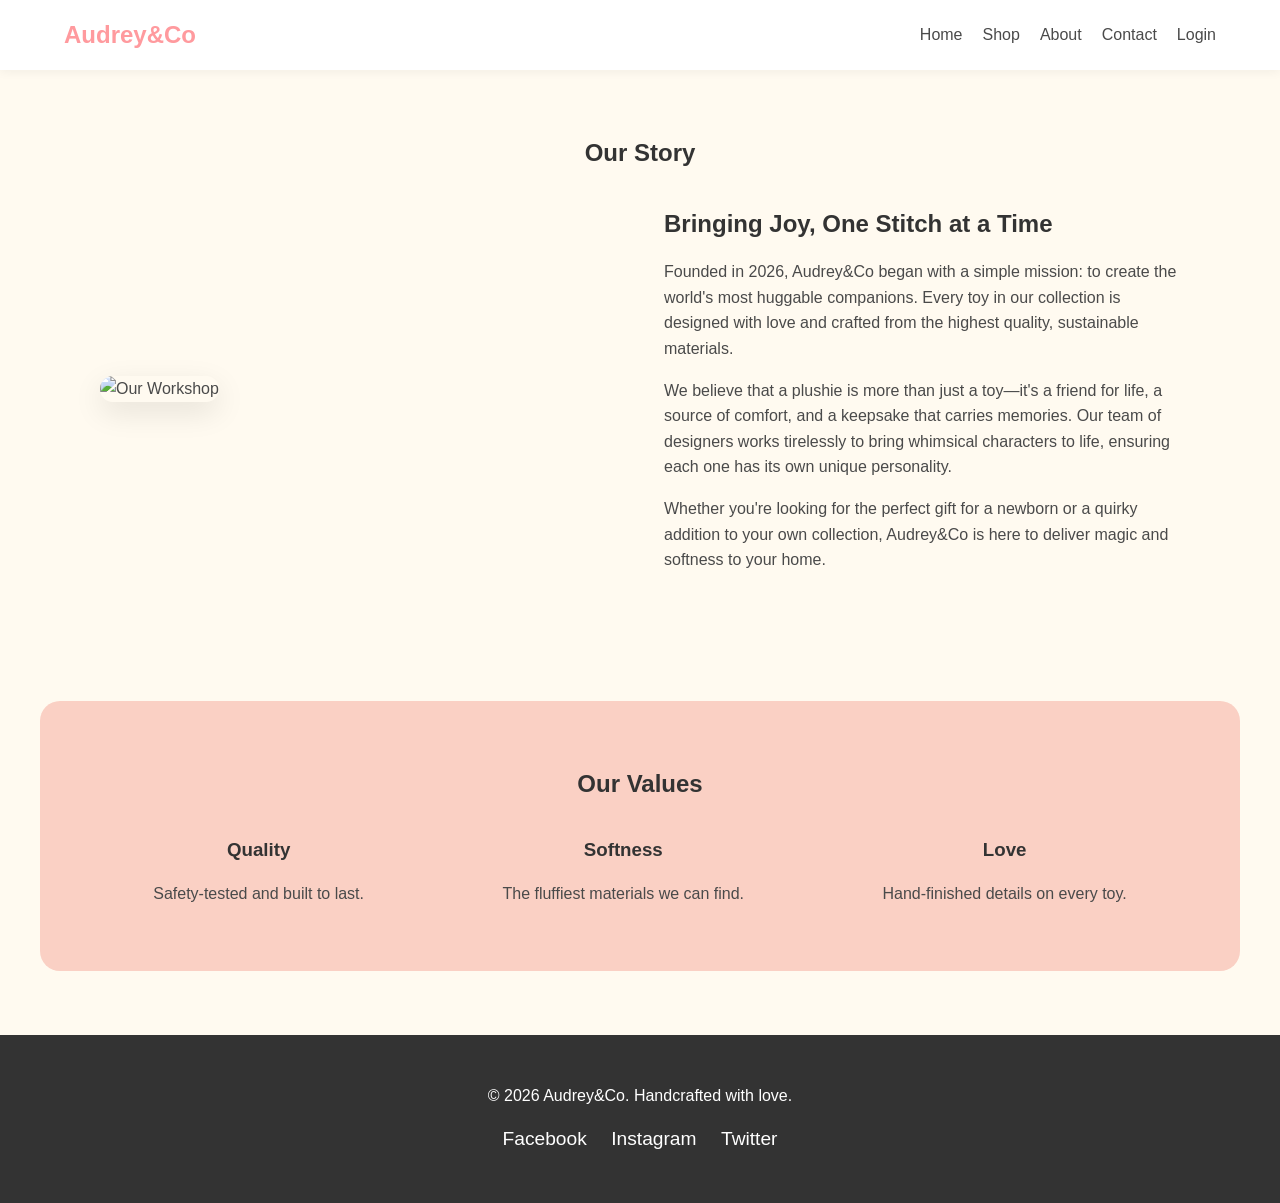
==== about.html @ 57f93fec "Add files via upload" ====
<!DOCTYPE html>
<html lang="en">
<head>
    <meta charset="UTF-8">
    <meta name="viewport" content="width=device-width, initial-scale=1.0">
    <title>About Us | Audrey&Co</title>
    <link rel="stylesheet" href="style.css">
    <style>
        .about-content {
            display: flex;
            align-items: center;
            gap: 3rem;
            margin-top: 2rem;
        }
        .about-text {
            flex: 1;
        }
        .about-image {
            flex: 1;
        }
        .about-image img {
            width: 100%;
            border-radius: 20px;
            box-shadow: 0 10px 30px rgba(0,0,0,0.1);
        }
        @media (max-width: 768px) {
            .about-content {
                flex-direction: column;
            }
        }
    </style>
</head>
<body>
    <header>
        <div class="logo">Audrey&Co</div>
        <nav>
            <ul>
                <li><a href="index.html">Home</a></li>
                <li><a href="products.html">Shop</a></li>
                <li><a href="about.html">About</a></li>
                <li><a href="contact.html">Contact</a></li>
                <li><a href="auth.html">Login</a></li>
            </ul>
        </nav>
    </header>

    <main class="container">
        <section>
            <h1 style="text-align: center;">Our Story</h1>
            <div class="about-content">
                <div class="about-image">
                    <img src="assets/8.webp" alt="Our Workshop">
                </div>
                <div class="about-text">
                    <h2>Bringing Joy, One Stitch at a Time</h2>
                    <p>Founded in 2026, Audrey&Co began with a simple mission: to create the world's most huggable companions. Every toy in our collection is designed with love and crafted from the highest quality, sustainable materials.</p>
                    <p style="margin-top: 1rem;">We believe that a plushie is more than just a toy—it's a friend for life, a source of comfort, and a keepsake that carries memories. Our team of designers works tirelessly to bring whimsical characters to life, ensuring each one has its own unique personality.</p>
                    <p style="margin-top: 1rem;">Whether you're looking for the perfect gift for a newborn or a quirky addition to your own collection, Audrey&Co is here to deliver magic and softness to your home.</p>
                </div>
            </div>
        </section>

        <section style="text-align: center; background: var(--secondary-color); border-radius: 20px; margin: 4rem 0;">
            <h2>Our Values</h2>
            <div style="display: flex; justify-content: space-around; flex-wrap: wrap; gap: 2rem; margin-top: 2rem;">
                <div>
                    <h3>Quality</h3>
                    <p>Safety-tested and built to last.</p>
                </div>
                <div>
                    <h3>Softness</h3>
                    <p>The fluffiest materials we can find.</p>
                </div>
                <div>
                    <h3>Love</h3>
                    <p>Hand-finished details on every toy.</p>
                </div>
            </div>
        </section>
    </main>

    <footer>
        <p>&copy; 2026 Audrey&Co. Handcrafted with love.</p>
        <div class="social-links">
            <a href="#">Facebook</a>
            <a href="#">Instagram</a>
            <a href="#">Twitter</a>
        </div>
    </footer>
</body>
</html>
---- style.css ----
:root {
  --primary-color: #ff9a9e; 
  --secondary-color: #fad0c4; 
  --text-color: #4a4a4a;
  --bg-color: #fffaf0; 
  --white: #ffffff;
  --font-main: 'Segoe UI', Tahoma, Geneva, Verdana, sans-serif;
  --transition: all 0.3s ease;
}

* {
  margin: 0;
  padding: 0;
  box-sizing: border-box;
}

body {
  font-family: var(--font-main);
  line-height: 1.6;
  color: var(--text-color);
  background-color: var(--bg-color);
}

/* Typography */
h1, h2, h3 {
  margin-bottom: 1rem;
  color: #333;
}

a {
  text-decoration: none;
  color: inherit;
  transition: var(--transition);
}

/* Header & Nav */
header {
  background: var(--white);
  padding: 1rem 5%;
  display: flex;
  justify-content: space-between;
  align-items: center;
  box-shadow: 0 2px 10px rgba(0,0,0,0.05);
  position: sticky;
  top: 0;
  z-index: 1000;
}

.logo {
  font-size: 1.5rem;
  font-weight: bold;
  color: var(--primary-color);
}

nav ul {
  display: flex;
  list-style: none;
}

nav ul li {
  margin-left: 20px;
}

nav ul li a:hover {
  color: var(--primary-color);
}

/* Hero Section */
.hero {
  height: 60vh;
  background: linear-gradient(rgba(0,0,0,0.3), rgba(0,0,0,0.3)), url('assets/poster1.webp') center/cover no-repeat;
  display: flex;
  flex-direction: column;
  justify-content: center;
  align-items: center;
  text-align: center;
  color: var(--white);
  padding: 0 20px;
}

.hero h1 {
  font-size: 3rem;
  color: var(--white);
  text-shadow: 2px 2px 4px rgba(0,0,0,0.5);
}

.btn {
  display: inline-block;
  background: var(--primary-color);
  color: var(--white);
  padding: 0.8rem 2rem;
  border-radius: 50px;
  margin-top: 1rem;
  font-weight: bold;
}

.btn:hover {
  background: #ff7b81;
  transform: scale(1.05);
}

/* Sections */
section {
  padding: 4rem 5%;
}

.container {
  max-width: 1200px;
  margin: 0 auto;
}

/* Product Grid */
.product-grid {
  display: grid;
  grid-template-columns: repeat(auto-fit, minmax(250px, 1fr));
  gap: 2rem;
}

.product-card {
  background: var(--white);
  border-radius: 15px;
  overflow: hidden;
  box-shadow: 0 5px 15px rgba(0,0,0,0.05);
  text-align: center;
  padding-bottom: 1.5rem;
}

.product-card img {
  width: 100%;
  height: 250px;
  object-fit: cover;
}

.product-card h3 {
  margin-top: 1rem;
}

/* Footer */
footer {
  background: #333;
  color: var(--white);
  text-align: center;
  padding: 3rem 5%;
}

.social-links {
  margin-top: 1rem;
}

.social-links a {
  margin: 0 10px;
  font-size: 1.2rem;
}

/* Responsive Utilities */
@media (max-width: 768px) {
  header {
    flex-direction: column;
    padding: 1rem;
  }
  
  nav ul {
    margin-top: 1rem;
  }

  .hero h1 {
    font-size: 2rem;
  }
}
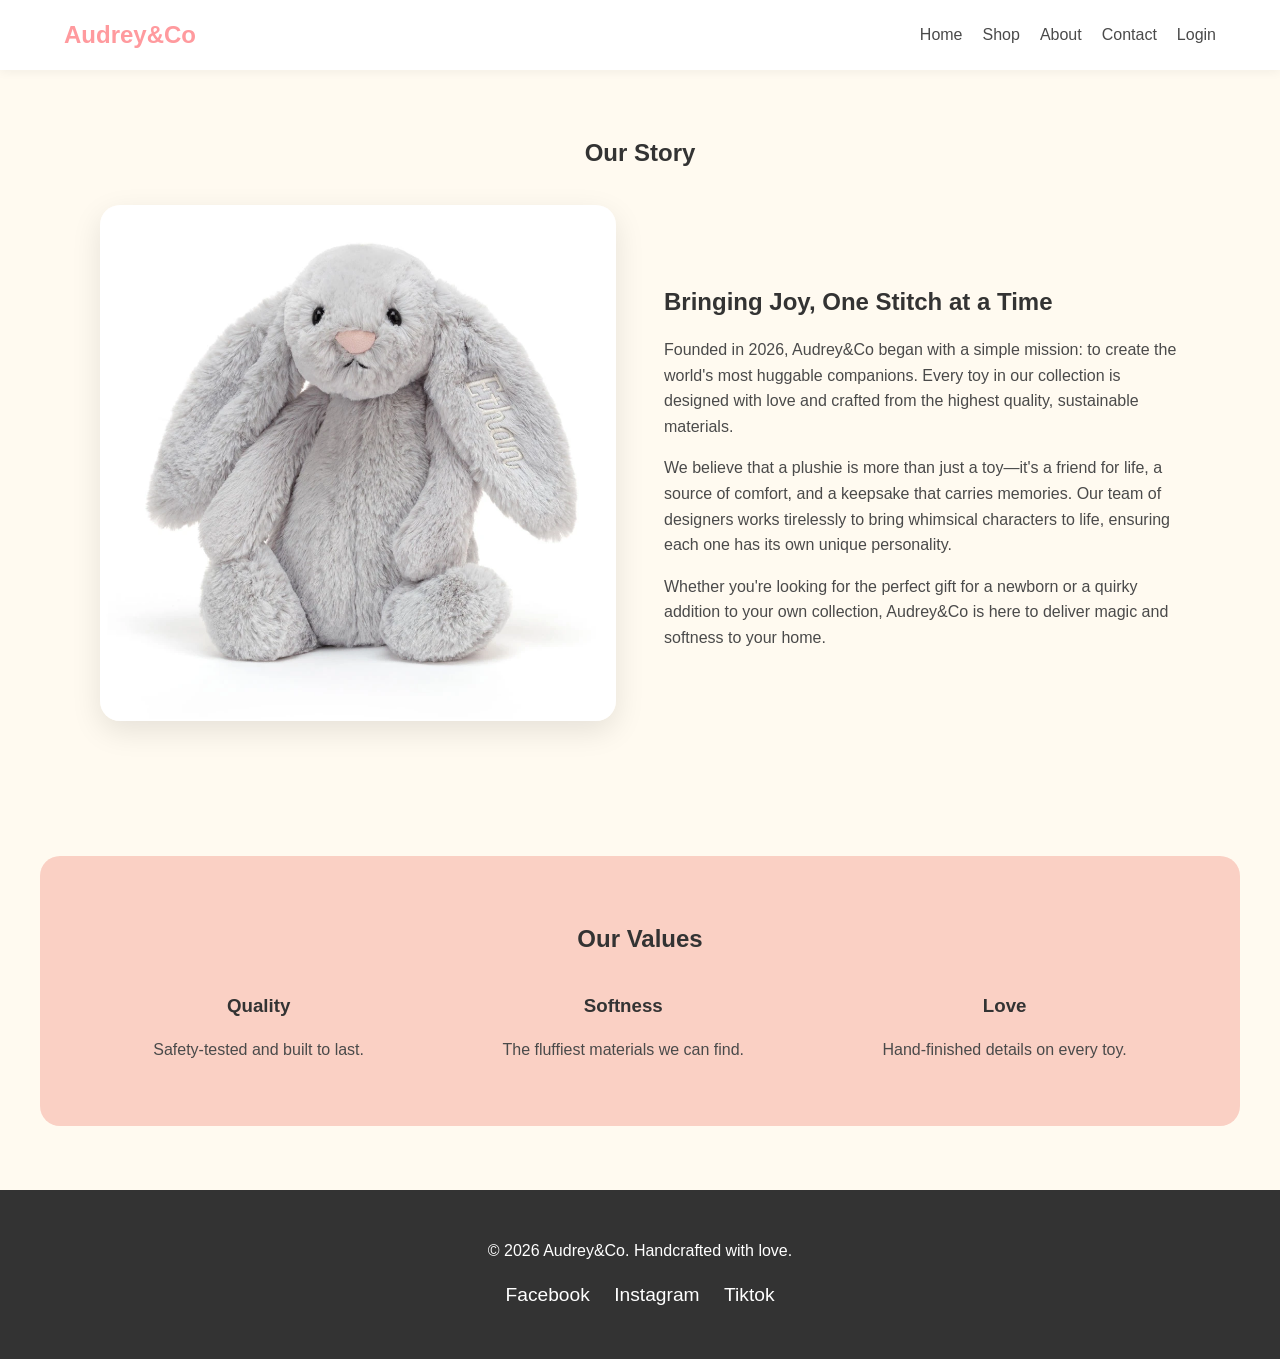
==== commit f5d41219: "Update about.html" ====
--- a/about.html
+++ b/about.html
@@ -82,9 +82,9 @@
     <footer>
         <p>&copy; 2026 Audrey&Co. Handcrafted with love.</p>
         <div class="social-links">
-            <a href="#">Facebook</a>
-            <a href="#">Instagram</a>
-            <a href="#">Twitter</a>
+            <a href="https://facebook.com/audrey.acmm" target="_blank">Facebook</a>
+            <a href="https://www.instagram.com/audrey.acm?igsh=YXlpcDRjb2gwM3Bx&utm_source=qr" target="_blank">Instagram</a>
+            <a href="https://tiktok.com/@audrey.acm" target="_blank">Tiktok</a>
         </div>
     </footer>
 </body>
